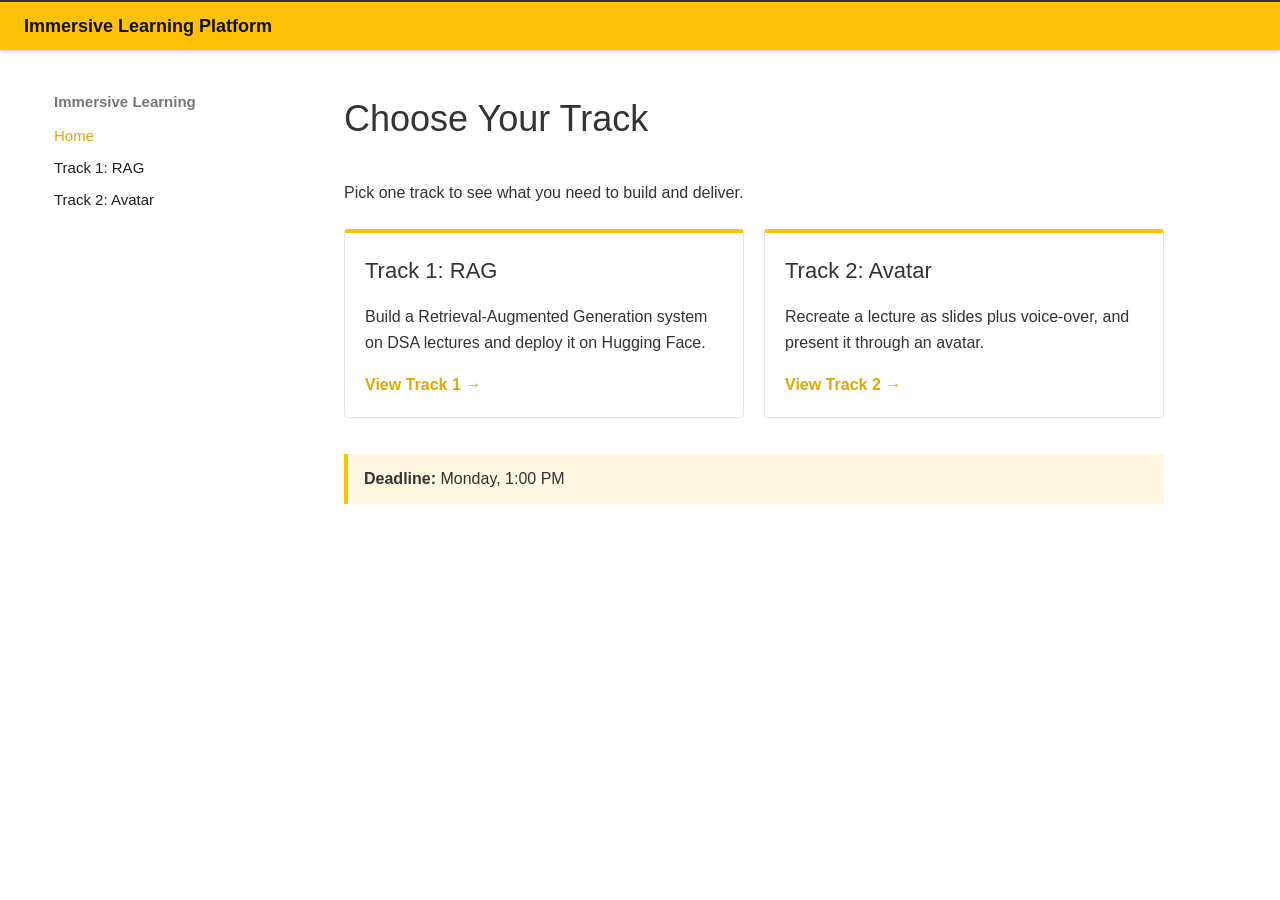
==== index.html @ e8a4f26f "Add track selection site" ====
<!doctype html><html lang="en"><head><meta charset="utf-8"><meta name="viewport" content="width=device-width,initial-scale=1"><title>Choose Your Track</title><link rel="stylesheet" href="style.css"></head><body><header><a class="logo" href="index.html">Immersive Learning Platform</a></header>
<div class="layout"><nav>
<div class="title">Immersive Learning</div>
<a href="index.html" class="active">Home</a>
<a href="rag.html" >Track 1: RAG</a>
<a href="avatar.html" >Track 2: Avatar</a>
</nav><main>
<h1>Choose Your Track</h1>
<p>Pick one track to see what you need to build and deliver.</p>
<div class="cards">
<div class="card"><h3>Track 1: RAG</h3><p>Build a Retrieval-Augmented Generation system on DSA lectures and deploy it on Hugging Face.</p><a class="cta" href="rag.html">View Track 1 →</a></div>
<div class="card"><h3>Track 2: Avatar</h3><p>Recreate a lecture as slides plus voice-over, and present it through an avatar.</p><a class="cta" href="avatar.html">View Track 2 →</a></div>
</div>
<div class="deadline"><strong>Deadline:</strong> Monday, 1:00 PM</div>
</main></div></body></html>
---- style.css ----
:root{--accent:#ffc107;--accent-dark:#e0a800;--link:#e0a800;--fg:#333;--muted:#777;--bg:#fff;--line:#e5e5e5}
*{box-sizing:border-box}
body{margin:0;font-family:Roboto,"Helvetica Neue",Arial,sans-serif;color:var(--fg);background:var(--bg);line-height:1.6;font-size:16px}
header{background:var(--accent);height:50px;display:flex;align-items:center;padding:0 24px;border-top:2px solid #333;box-shadow:0 2px 4px rgba(0,0,0,.2);position:sticky;top:0;z-index:5}
header .logo{font-weight:700;font-size:18px;color:#111;text-decoration:none}
.layout{display:flex;max-width:1220px;margin:0 auto;padding:0 24px}
nav{width:250px;flex:none;padding:40px 16px 40px 0;font-size:15px}
nav .title{font-weight:700;color:var(--muted);margin-bottom:6px}
nav a{display:block;color:#222;text-decoration:none;padding:4px 0}
nav a:hover{color:var(--accent-dark)}
nav a.active{color:var(--accent-dark)}
nav .sub a{padding-left:14px;font-size:14px}
main{flex:1;padding:40px 0 80px 40px;max-width:860px}
h1{font-weight:300;font-size:36px;margin:0 0 32px}
h2{font-weight:300;font-size:28px;margin:44px 0 14px}
ol,ul{padding-left:24px}li{margin:6px 0}
a.cta{color:var(--link);font-weight:700;text-decoration:none}
a.cta:hover{text-decoration:underline}
.cards{display:flex;gap:20px;flex-wrap:wrap;margin-top:24px}
.card{flex:1 1 280px;border:1px solid var(--line);border-top:4px solid var(--accent);padding:20px;border-radius:4px}
.card h3{margin:0 0 8px;font-weight:400;font-size:22px}
.deadline{margin-top:36px;padding:12px 16px;background:#fff8e1;border-left:4px solid var(--accent)}
@media(max-width:760px){.layout{flex-direction:column}nav{width:auto;padding:20px 0 0}main{padding:20px 0 60px}}
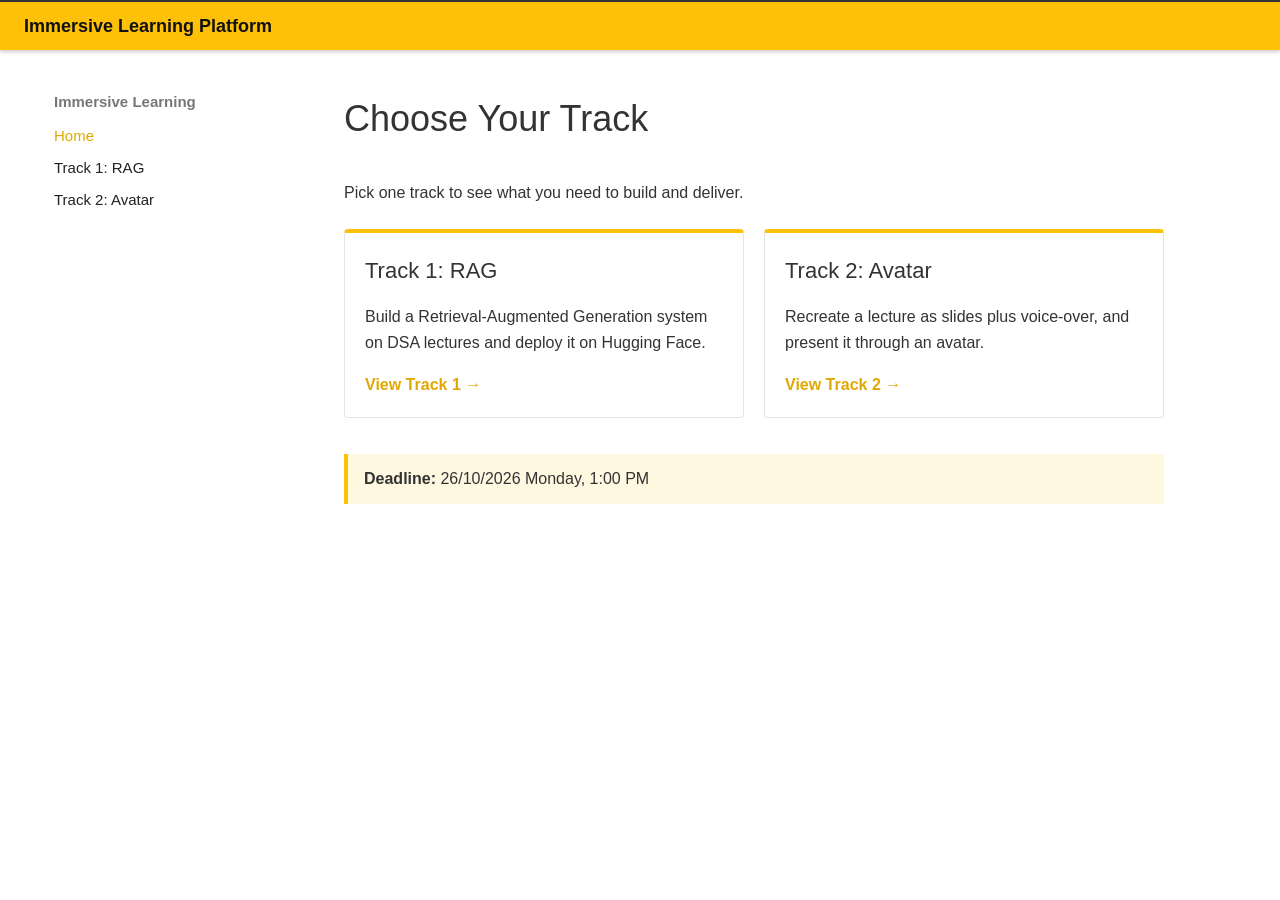
==== commit 065d01f7: "Update index.html" ====
--- a/index.html
+++ b/index.html
@@ -11,5 +11,5 @@
 <div class="card"><h3>Track 1: RAG</h3><p>Build a Retrieval-Augmented Generation system on DSA lectures and deploy it on Hugging Face.</p><a class="cta" href="rag.html">View Track 1 →</a></div>
 <div class="card"><h3>Track 2: Avatar</h3><p>Recreate a lecture as slides plus voice-over, and present it through an avatar.</p><a class="cta" href="avatar.html">View Track 2 →</a></div>
 </div>
-<div class="deadline"><strong>Deadline:</strong> Monday, 1:00 PM</div>
+<div class="deadline"><strong>Deadline:</strong> 26/10/2026 Monday, 1:00 PM</div>
 </main></div></body></html>
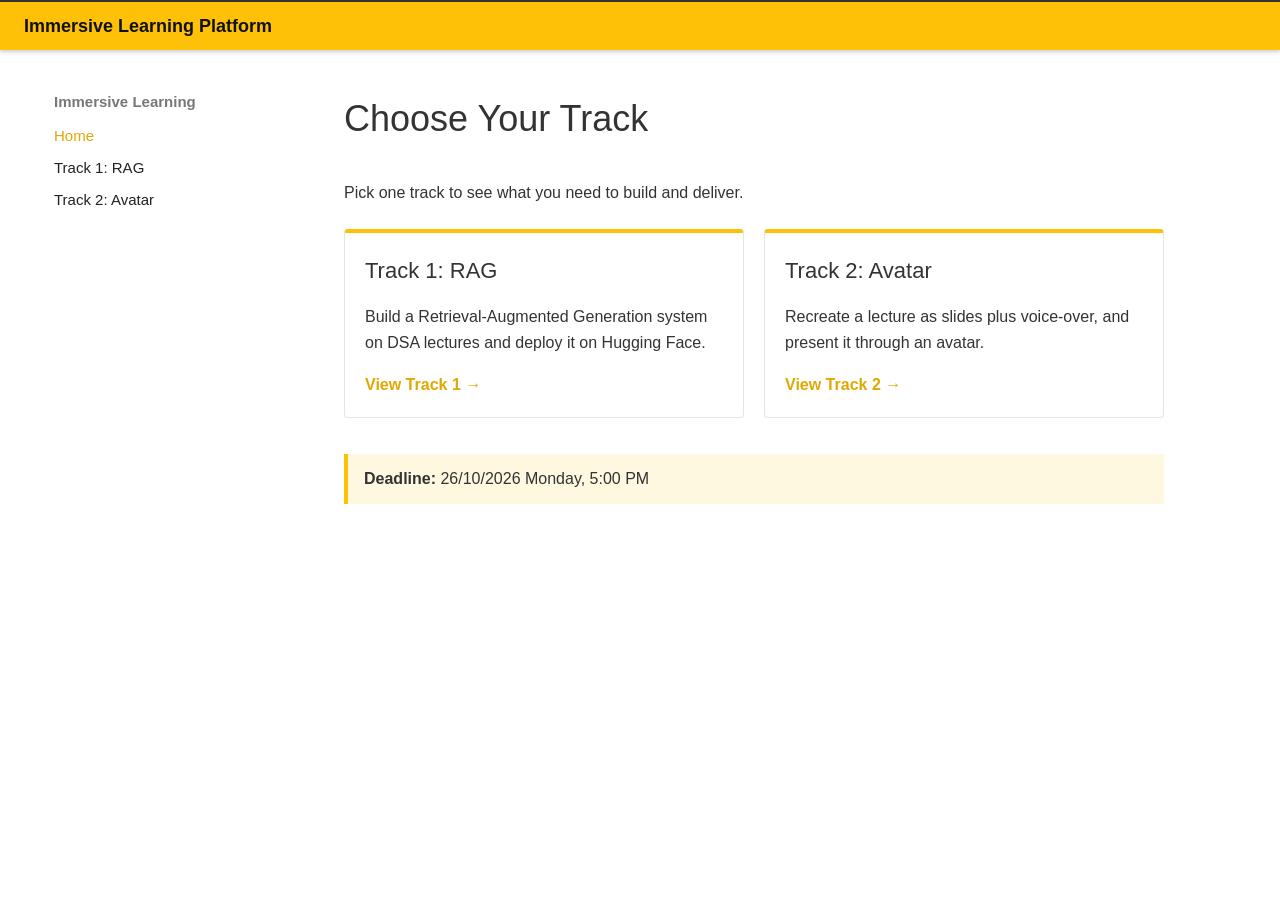
==== commit 519e2118: "Update index.html" ====
--- a/index.html
+++ b/index.html
@@ -11,5 +11,5 @@
 <div class="card"><h3>Track 1: RAG</h3><p>Build a Retrieval-Augmented Generation system on DSA lectures and deploy it on Hugging Face.</p><a class="cta" href="rag.html">View Track 1 →</a></div>
 <div class="card"><h3>Track 2: Avatar</h3><p>Recreate a lecture as slides plus voice-over, and present it through an avatar.</p><a class="cta" href="avatar.html">View Track 2 →</a></div>
 </div>
-<div class="deadline"><strong>Deadline:</strong> 26/10/2026 Monday, 1:00 PM</div>
+<div class="deadline"><strong>Deadline:</strong> 26/10/2026 Monday, 5:00 PM</div>
 </main></div></body></html>
